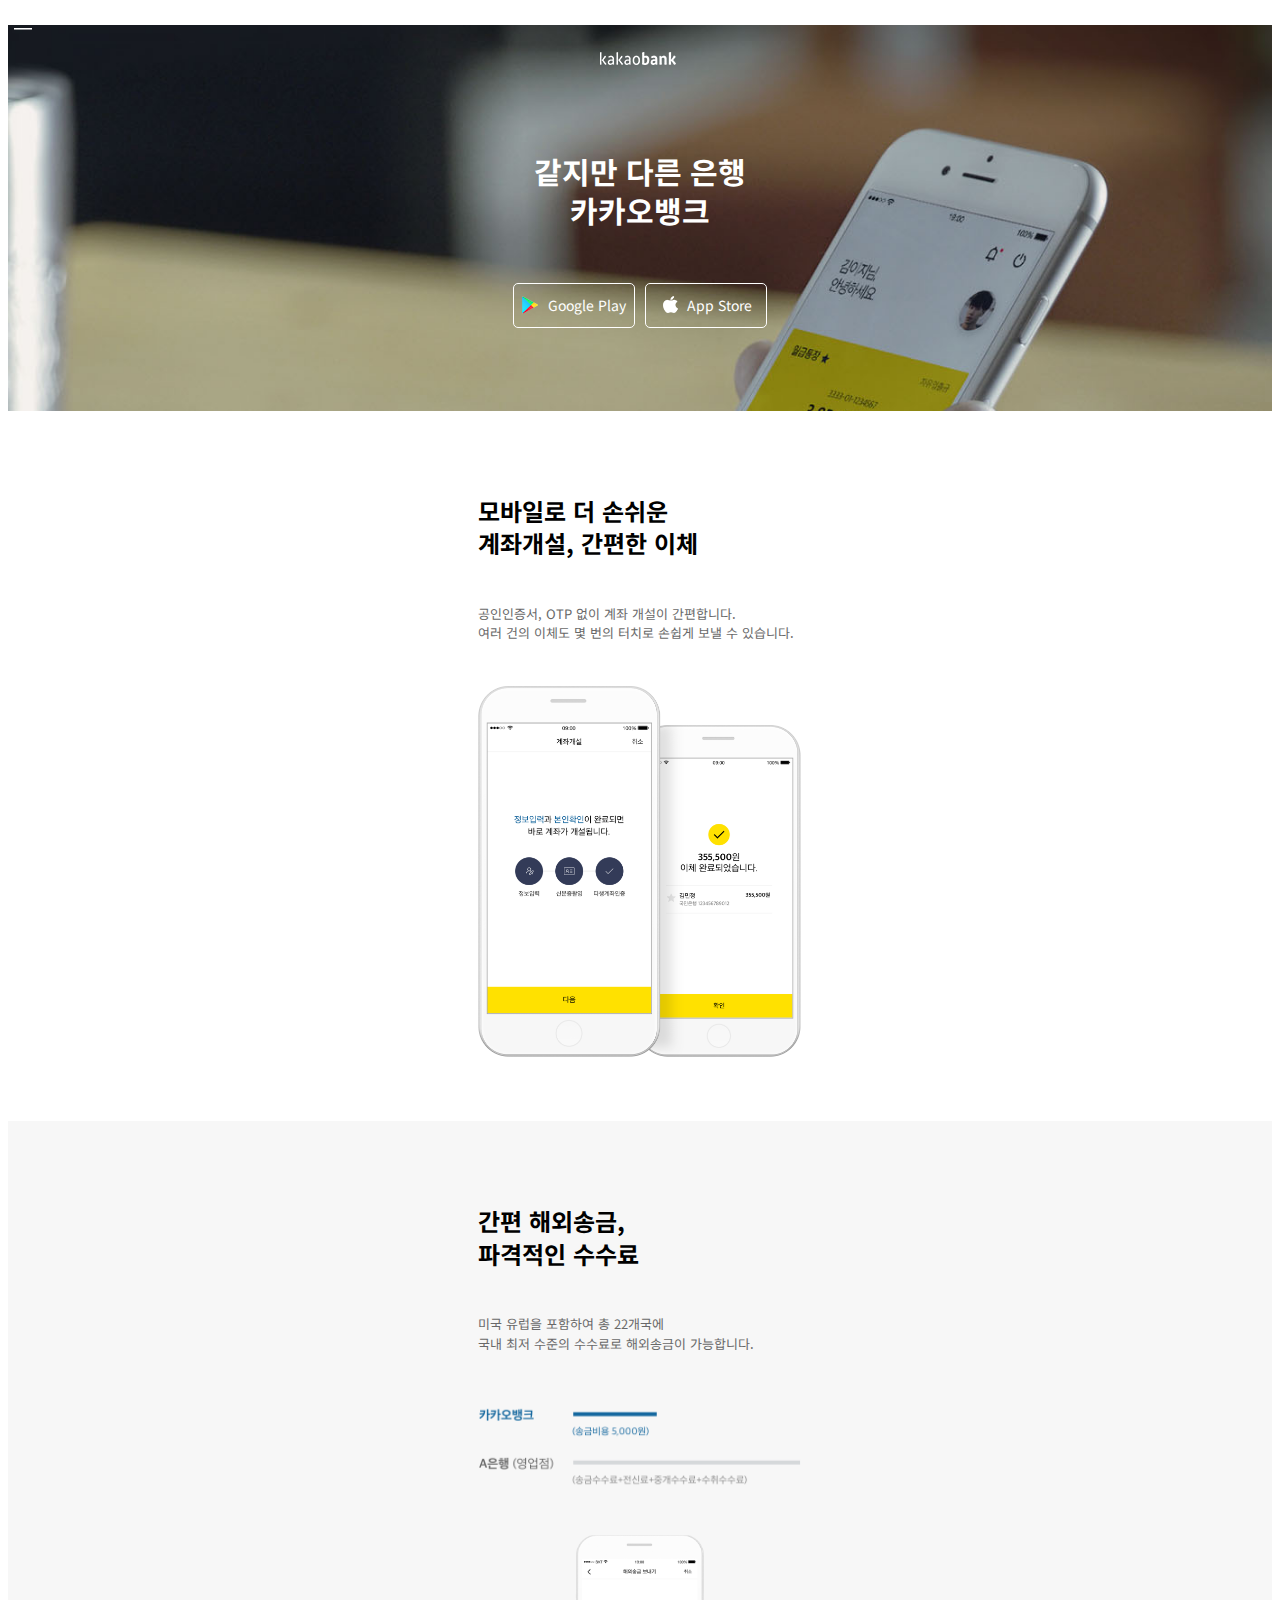
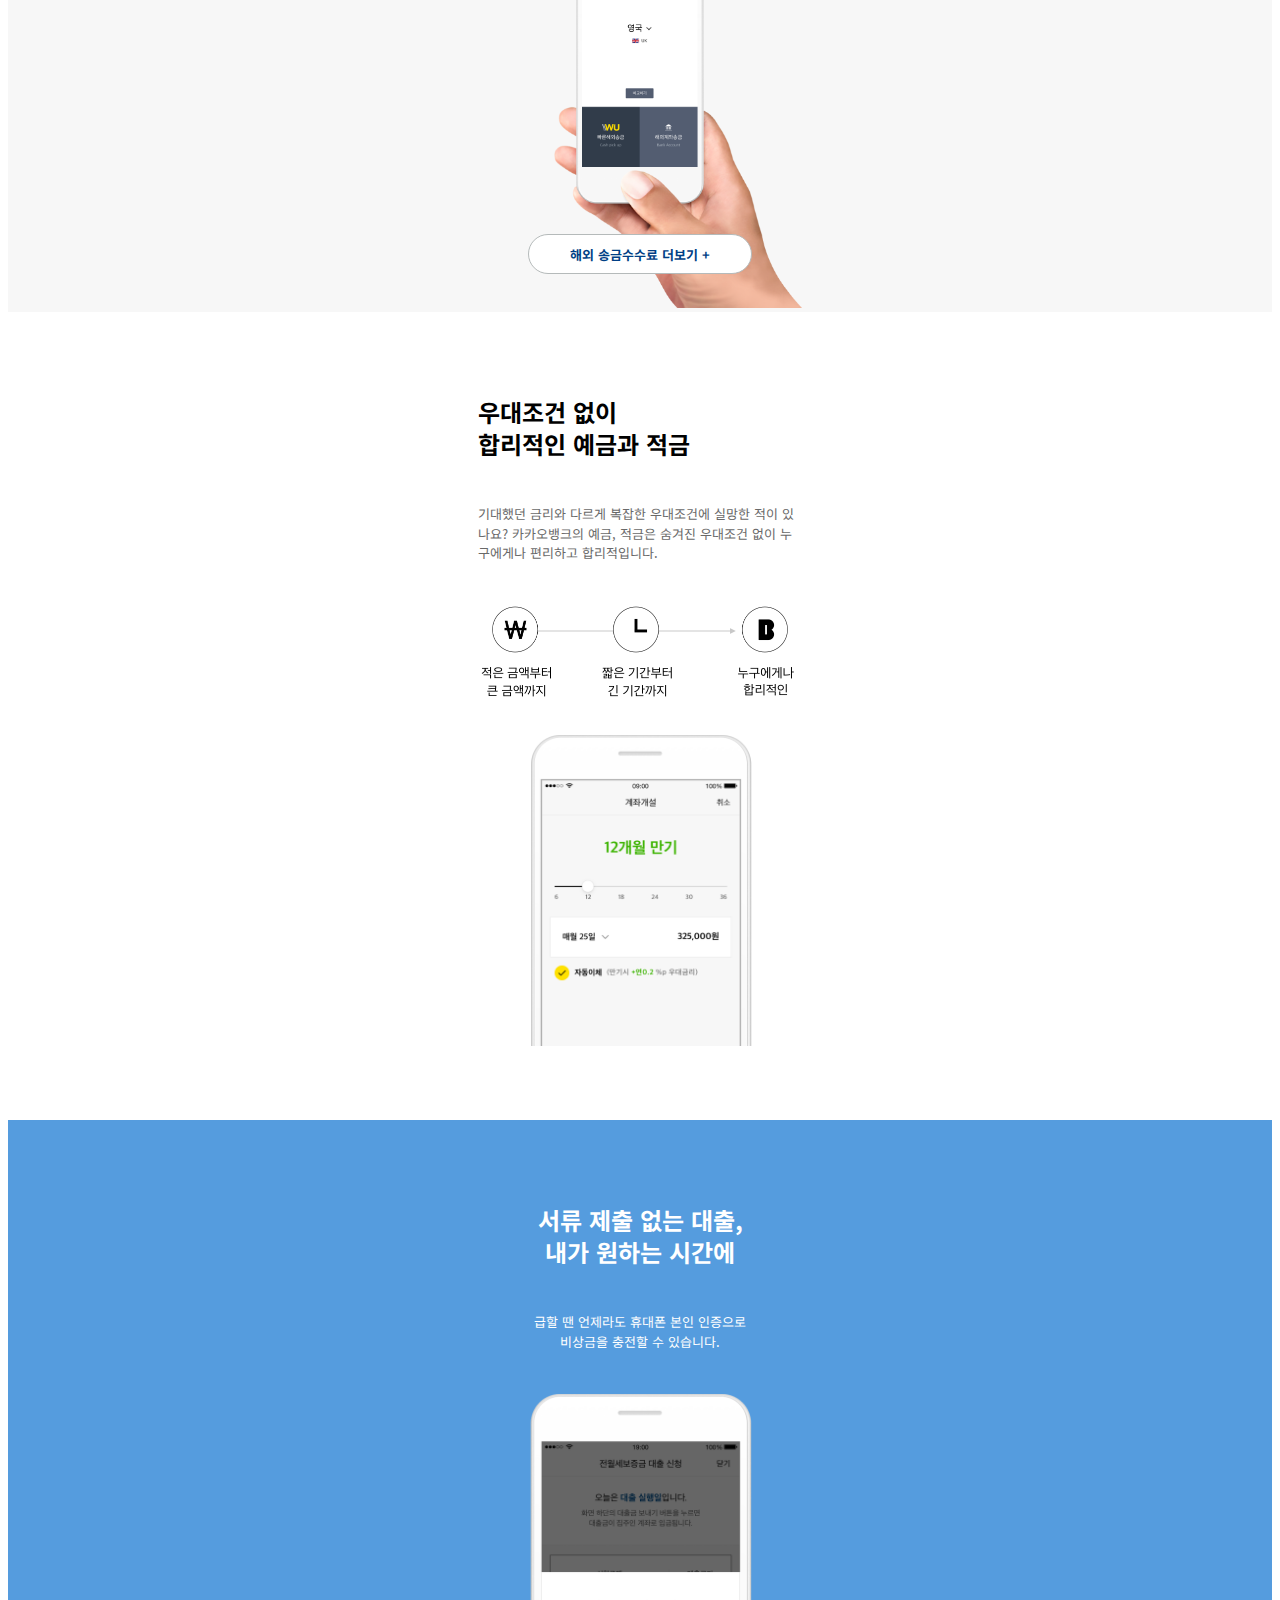
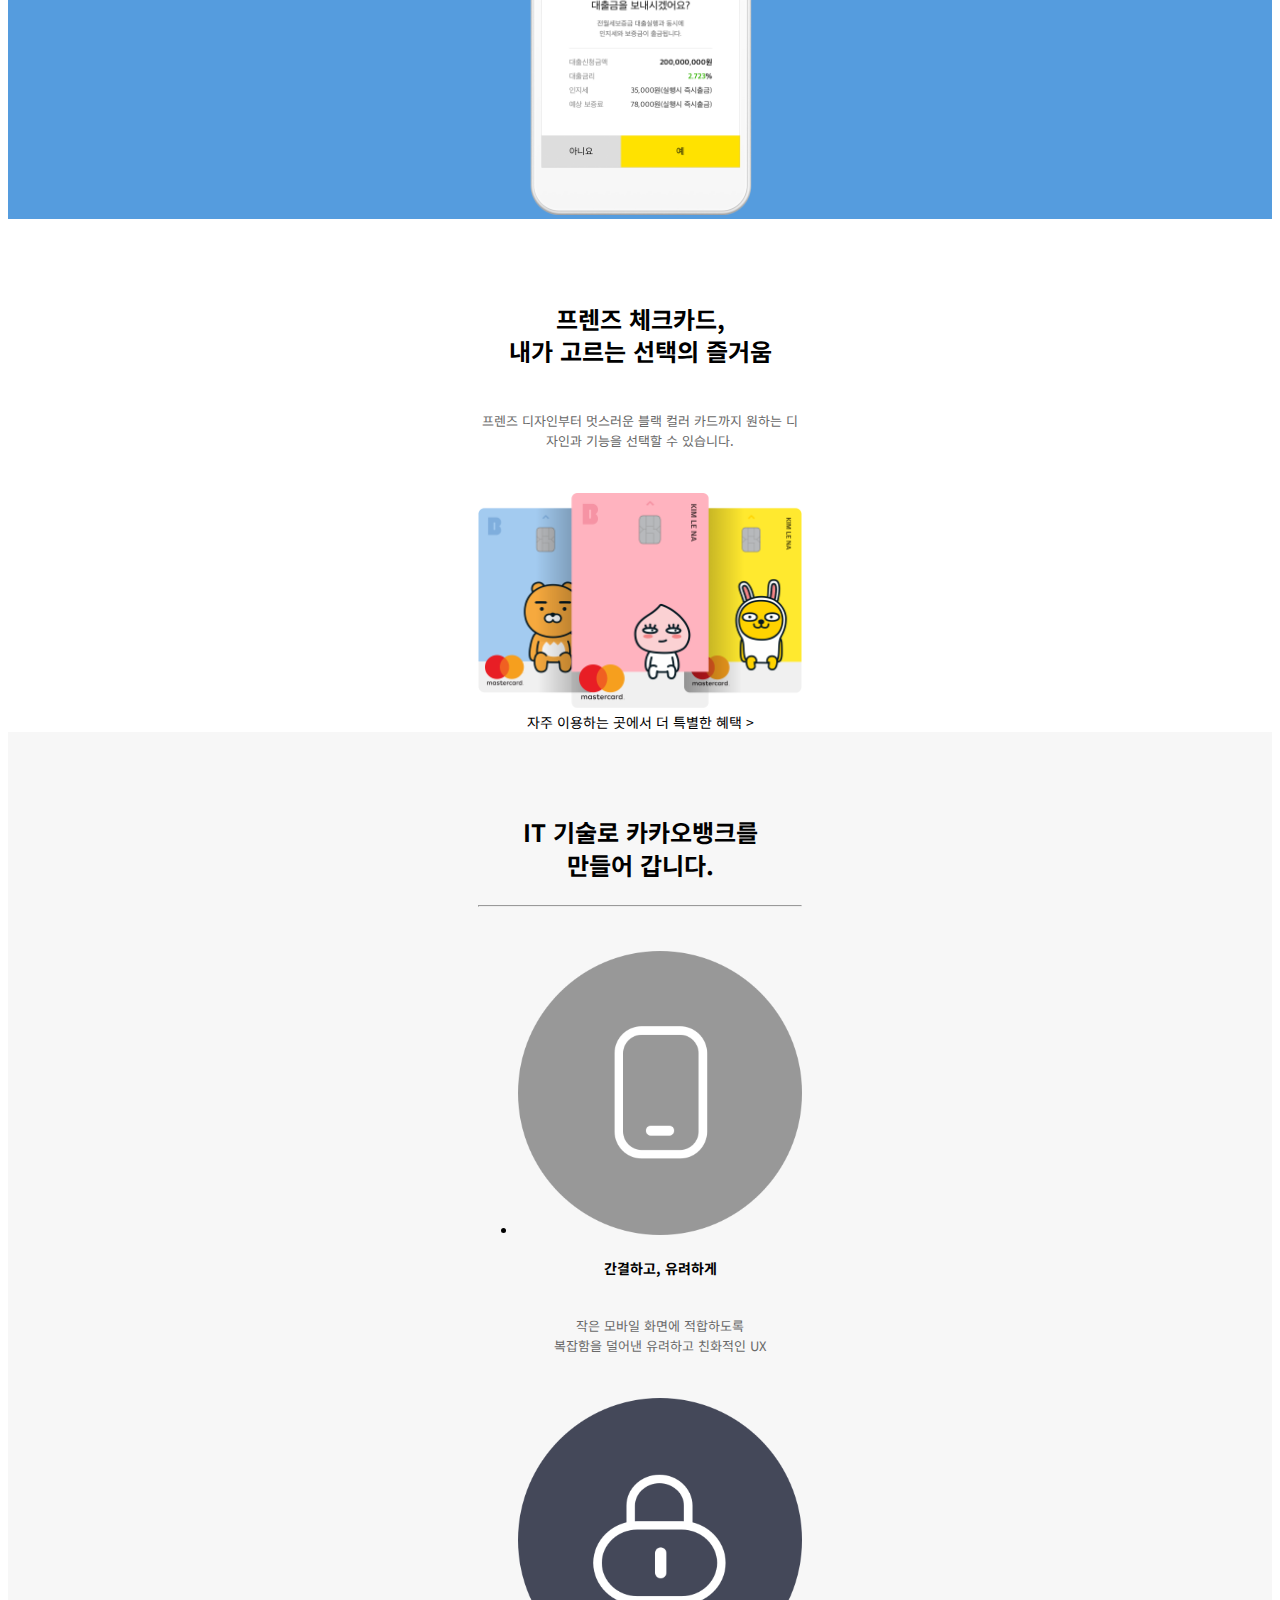
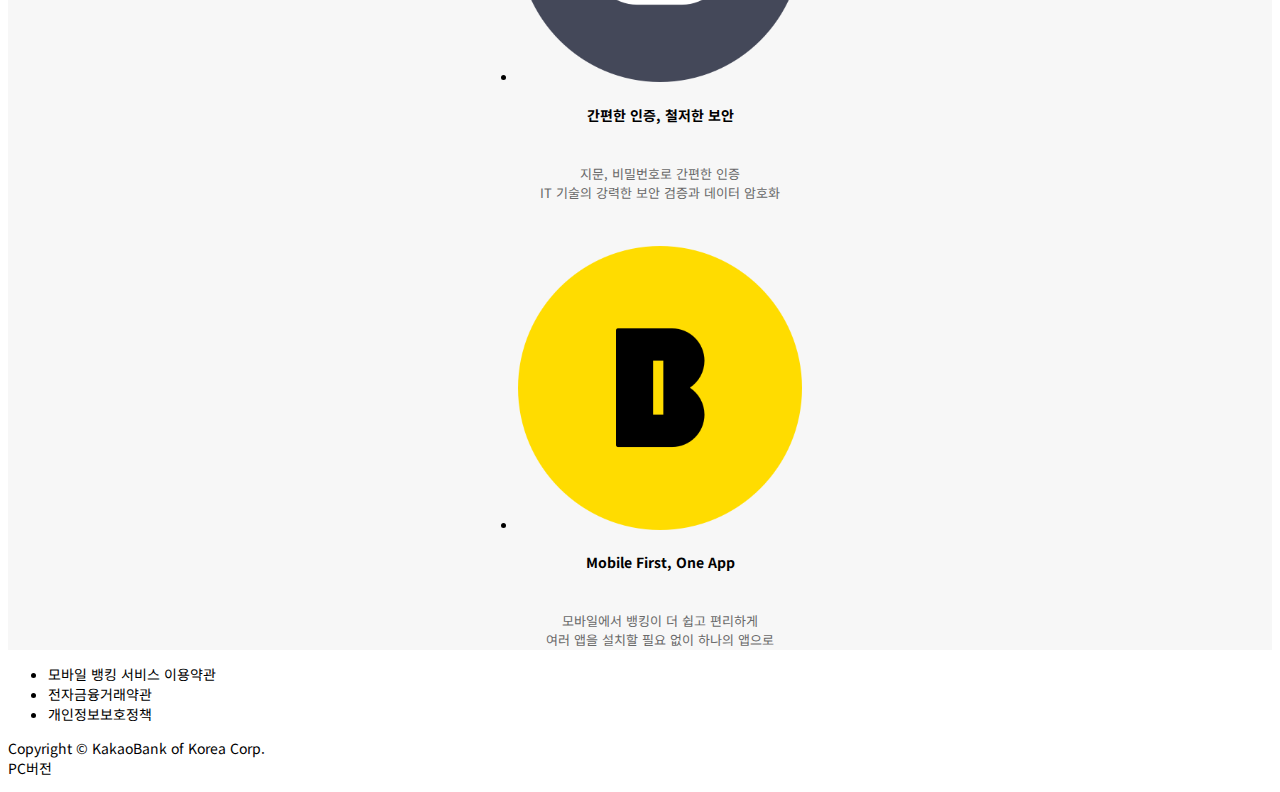
==== index.html @ bb600fb6 "안녕" ====
<!DOCTYPE html>
<html lang="ko">
<head>
  <meta charset="UTF-8">
  <meta http-equiv="X-UA-Compatible" content="IE=edge">
  <meta name="viewport" content="width=device-width, initial-scale=1.0">
  <title>카카오뱅크 - 메인</title>
  <link rel="stylesheet" href="css/my-reset.css">
  <link rel="stylesheet" href="css/header.css">
  <link rel="stylesheet" href="css/footer.css">
  
  <link rel="stylesheet" href="css/main_section.css">
</head>
<body>
  <div id="wrap">
      <header>
        <h1><a href="index.html" class="bgico">카카오뱅크</a></h1>
        <nav>
          <button class="btn_show_all_menu bgico">전체 메뉴 보기</button>
          <div class="all_menu">
            <div class="menu_box">
              <h2 class="bgico">카카오뱅크 전체 메뉴</h2>
              <ul>
                <li><a href="sub1_about_kakao.html">카카오뱅크 소개</a></li>
                <li><a href="sub2_notice_event.html">공지/이벤트</a></li>
                <li><a href="sub3_faq.html">자주묻는질문</a></li>
              </ul>
              <button class="btn_hide_all_menu bgico">전체 메뉴 닫기</button>
            </div>
          </div>
        </nav>
      </header>
      <div class="visual">
        <div class="inner a-center">
          <h2>
            같지만 다른 은행<br>
            카카오뱅크
          </h2>
          <p>
            <a href="https://play.google.com/">
              <i class="bgico google"></i>Google Play</a>
            <a href="https://www.apple.com/kr/app-store/">
              <i class="bgico apple"></i>App Store</a>
          </p>
        </div>
      </div>
      <section>
          <div class="con1">
            <div class="inner">
              <h3>
                모바일로 더 손쉬운<br>
                계좌개설, 간편한 이체
              </h3>
              <p>
                공인인증서, OTP 없이 계좌 개설이 간편합니다.<br>
                여러 건의 이체도 몇 번의 터치로 손쉽게 보낼 수 있습니다.
              </p>
              <img src="images/mweb-phone-1@2x-20170821.png" alt="모바일 계좌개설">
            </div>
          </div>
          <div class="con2">
            <div class="inner">
              <h3>
                간편 해외송금,<br>
                파격적인 수수료
              </h3>
              <p>
                미국 유럽을 포함하여 총 22개국에<br>
                국내 최저 수준의 수수료로 해외송금이 가능합니다.
              </p>
              <img src="images/progr.png" alt="송금비용">
              <img src="images/mweb-phone-2-190122@2x.png" alt="해외송금">
              <p class="more">
                <a href="#">해외 송금수수료 더보기 +</a>
              </p>
            </div>
          </div>
          <div class="con3">
            <div class="inner">
              <h3>
                우대조건 없이<br>
                합리적인 예금과 적금
              </h3>
              <p>
                기대했던 금리와 다르게 복잡한 우대조건에 실망한 적이 있나요?
                카카오뱅크의 예금, 적금은 숨겨진 우대조건 없이 누구에게나
                편리하고 합리적입니다.
              </p>
              <img src="images/mweb-money-2@2x.png" alt="누구에게나 합리적인">
              <img src="images/detail-01-img-phone-8-1@2x.png" alt="12개월 만기">
              <img src="images/detail-01-img-phone-gradient-gray@2x.png" alt="그라디언트">
            </div>
          </div>
          <div class="con4">
            <div class="inner a-center">
              <h3>
                서류 제출 없는 대출,<br>
                내가 원하는 시간에
              </h3>
              <p>
                급할 땐 언제라도 휴대폰 본인 인증으로<br>
                비상금을 충전할 수 있습니다.
              </p>
              <img src="images/mweb-phone-4-181015@2x.png" alt="비상금 대출 신청">
            </div>
          </div>
          <div class="con5">
            <div class="inner a-center">
              <h3>
                프렌즈 체크카드,<br>
                내가 고르는 선택의 즐거움
              </h3>
              <p>
                프렌즈 디자인부터 멋스러운 블랙 컬러 카드까지 원하는 디자인과
                기능을 선택할 수 있습니다.
              </p>
              <img src="images/mweb-card@2x.png" alt="체크카드">
              <a href="#" class="more2">자주 이용하는 곳에서 더 특별한 혜택 &gt;</a>
            </div>
          </div>
          <div class="con6">
            <div class="inner a-center">
              <h3>
                IT 기술로 카카오뱅크를<br>
                만들어 갑니다.
              </h3>
              <hr>
              <ul>
                <li>
                  <img src="images/mweb-ico-1@2x.png" alt="간결">
                  <h4>간결하고, 유려하게</h4>
                  <p>
                    작은 모바일 화면에 적합하도록<br>
                    복잡함을 덜어낸 유려하고 친화적인 UX
                  </p>
                </li>
                <li>
                  <img src="images/mweb-ico-2@2x.png" alt="간편">
                  <h4>간편한 인증, 철저한 보안</h4>
                  <p>
                    지문, 비밀번호로 간편한 인증<br>
                    IT 기술의 강력한 보안 검증과 데이터 암호화
                  </p>
                </li>
                <li>
                  <img src="images/mweb-ico-3@2x.png" alt="Mobile First">
                  <h4>Mobile First, One App</h4>
                  <p>
                    모바일에서 뱅킹이 더 쉽고 편리하게<br>
                    여러 앱을 설치할 필요 없이 하나의 앱으로
                  </p>
                </li>
              </ul>
            </div>
          </div>
      </section>
      <footer>
        <ul>
          <li><a href="#">모바일 뱅킹 서비스 이용약관</a></li>
          <li><a href="#">전자금융거래약관</a></li>
          <li><a href="#">개인정보보호정책</a></li>
        </ul>
        <p>
          Copyright &copy; KakaoBank of Korea Corp.
          <a href="https://www.kakaobank.com">PC버전</a>
        </p>
      </footer>
  </div>

  <script src="https://code.jquery.com/jquery-3.6.0.min.js"></script>
  <script src="js/common.js"></script>
</body>
</html>
---- css/header.css ----
.bgico {
    background-image: url(../images/kabang.png);
    background-repeat: no-repeat;
    overflow: hidden;
    color: transparent;
}
#wrap {
    min-width: 360px;
}
header {
    position: absolute;
    top: 0;
    left: 0;
    width: 100%;
    padding: 16px 14px;
}
header h1 {
    color: #fff;
    text-align: center;
}
header h1 a {
    display: inline-block;
    width: 80px;
    height: 15px;
    background-position-y: -20px;

    position: relative;
    z-index: 10;
}
header nav {
    position: absolute;
    top: 0;
    left: 0;
    width: 100%;
    padding: 16px 14px;
}
header nav .btn_show_all_menu {
    width: 19px;
    height: 15px;
    background-position: -80px -20px;
}
header nav .all_menu {
    display: none;
    background-color: rgba(0, 0, 0, 0.4);
    position: fixed;
    top: 0;
    left: 0;
    width: 100%;
    height: 100%;

    z-index: 20;
}
header nav .all_menu .menu_box {
    background-color: #fff;
    padding-top: 16px;
}
header nav .all_menu .menu_box h2 {
    width: 80px;
    height: 14px;
    margin: auto;
}
header nav .all_menu .menu_box ul {
    padding: 16px;
}
header nav .all_menu .menu_box ul li:not(:last-child) {
    border-bottom: 1px solid #f5f5f5;
}
header nav .all_menu .menu_box ul li a {
    padding: 20px 0;
}
header nav .all_menu .menu_box ul li a:hover {
    font-weight: bold;
}
header nav .btn_hide_all_menu {
    width: 22px;
    height: 20px;
    background-position: -57px -38px;

    position: absolute;
    top: 14px;
    left: 14px;
}
---- css/main_section.css ----
.inner {
    width: 360px;
    padding: 0 18px;
    margin: auto;
}
.a-center {
    text-align: center;
}

.visual {
    height: 386px;
    background-color: #333;
    background-image: url(../images/bg_main_3.jpg);
    background-size: cover;
    background-position: center;

    color: #fff;
}
.visual h2 {
    padding-top: 127px;
    font-size: 30px;
    line-height: 1.3;
}
.visual p {
    padding-top: 28px;
    display: flex;
    width: 254px;
    margin: auto;
    justify-content: space-between;
}
.visual p a {
    border: 1px solid #fff;
    border-radius: 5px;
    display: flex;
    align-items: center;
    justify-content: center;

    width: 122px;
    height: 45px;
}
.visual p i {
    display: inline-block;
    width: 18px;
    height: 20px;
    margin-right: 8px;
}
.visual p i.google {
    background-position: 0 -119px;
}
.visual p i.apple {
    background-position: -18px -119px;
}

section > div {
    padding-top: 60px;
}
section h3 {
    font-size: 24px;
    line-height: 1.35;
}
section p {
    font-size: 13px;
    color: #696969;
    line-height: 1.5;
    padding-top: 20px;
}
section img {
    margin-top: 30px;
}

.con2, .con6 {
    background-color: #f7f7f7;
}
.con4 {
    background-color: #559cde;
}

.con1 {
    padding-bottom: 60px;
}
.con2 {
    position: relative;
}
.con2 .more {
    position: absolute;
    bottom: 25px;
    left: 0;
    width: 100%;
}
.con2 .more a {
    width: 224px;
    height: 40px;
    background-color: #fff;
    border-radius: 20px;
    margin: auto;
    text-align: center;
    line-height: 40px;
    color: #003f85;
    font-weight: bold;
    border: 1px solid #b5baba;
}
.con4 h3, .con4 p {
    color: #fff;
}
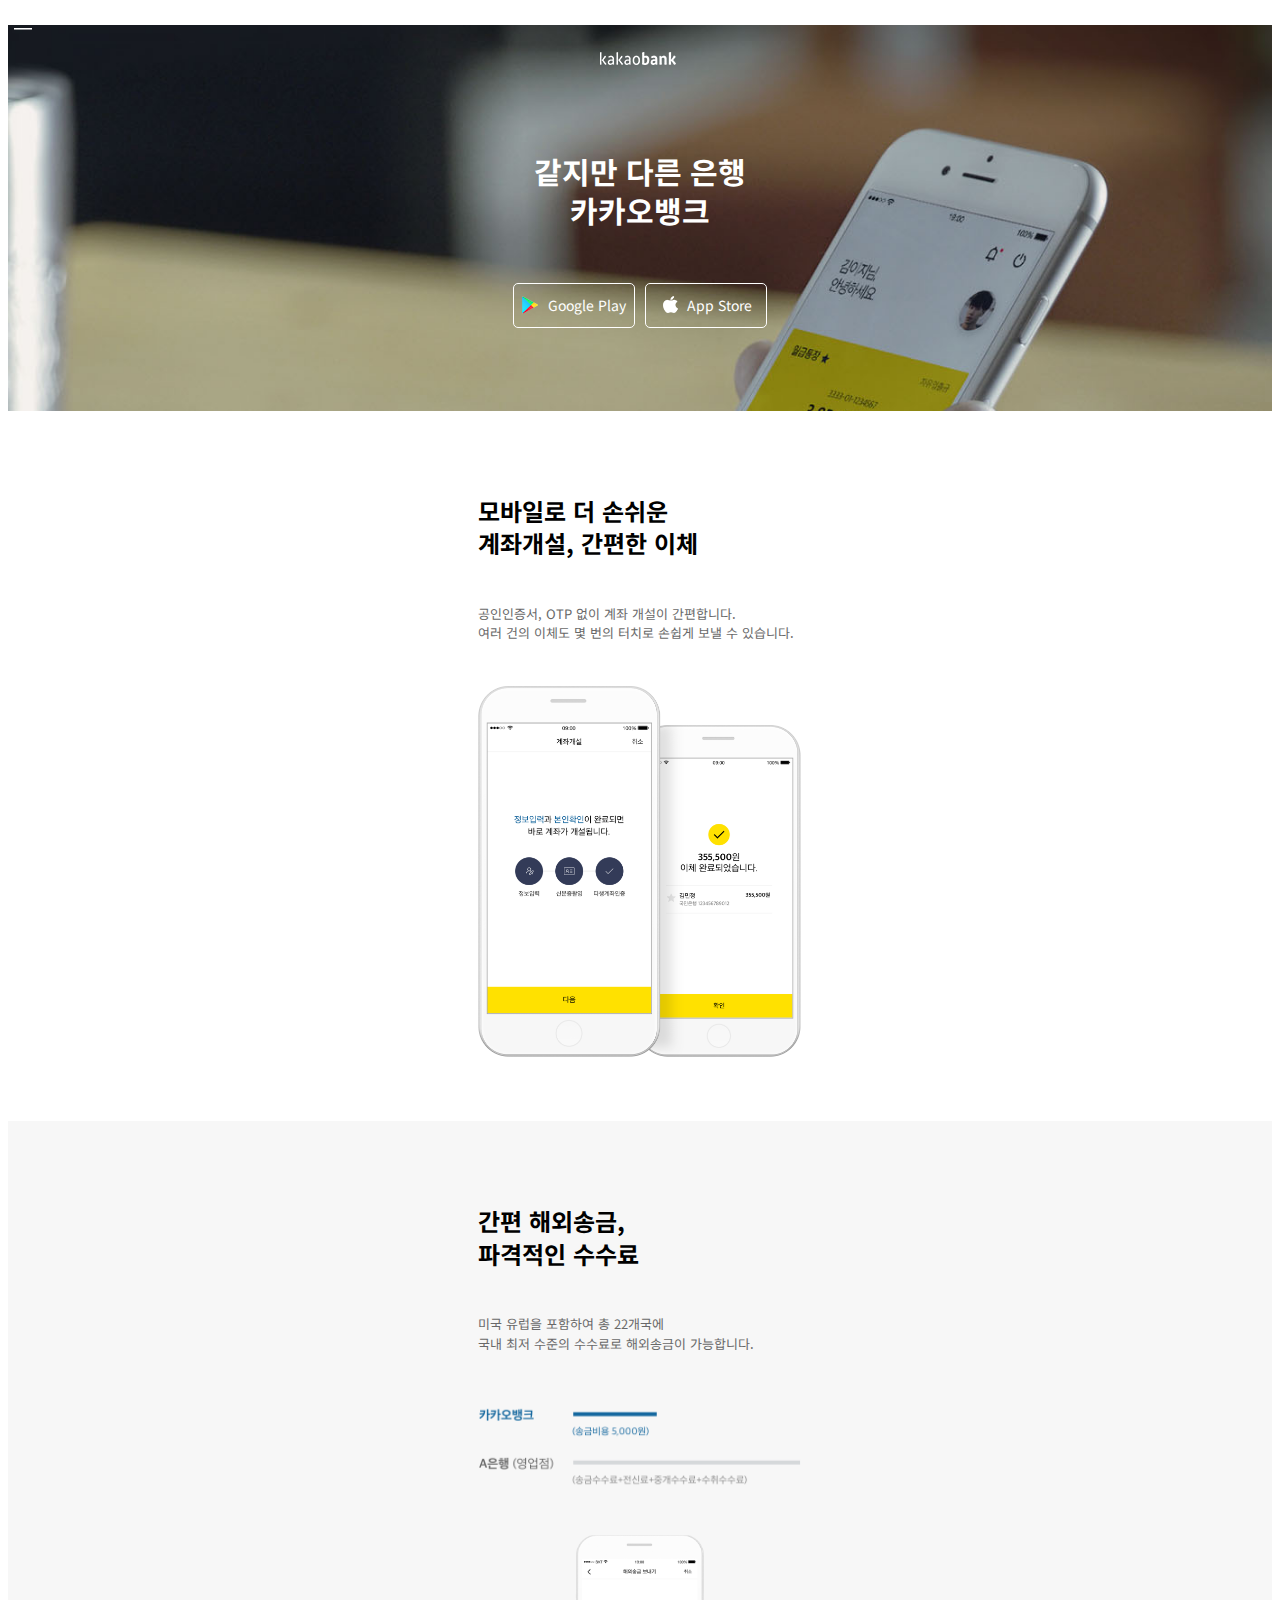
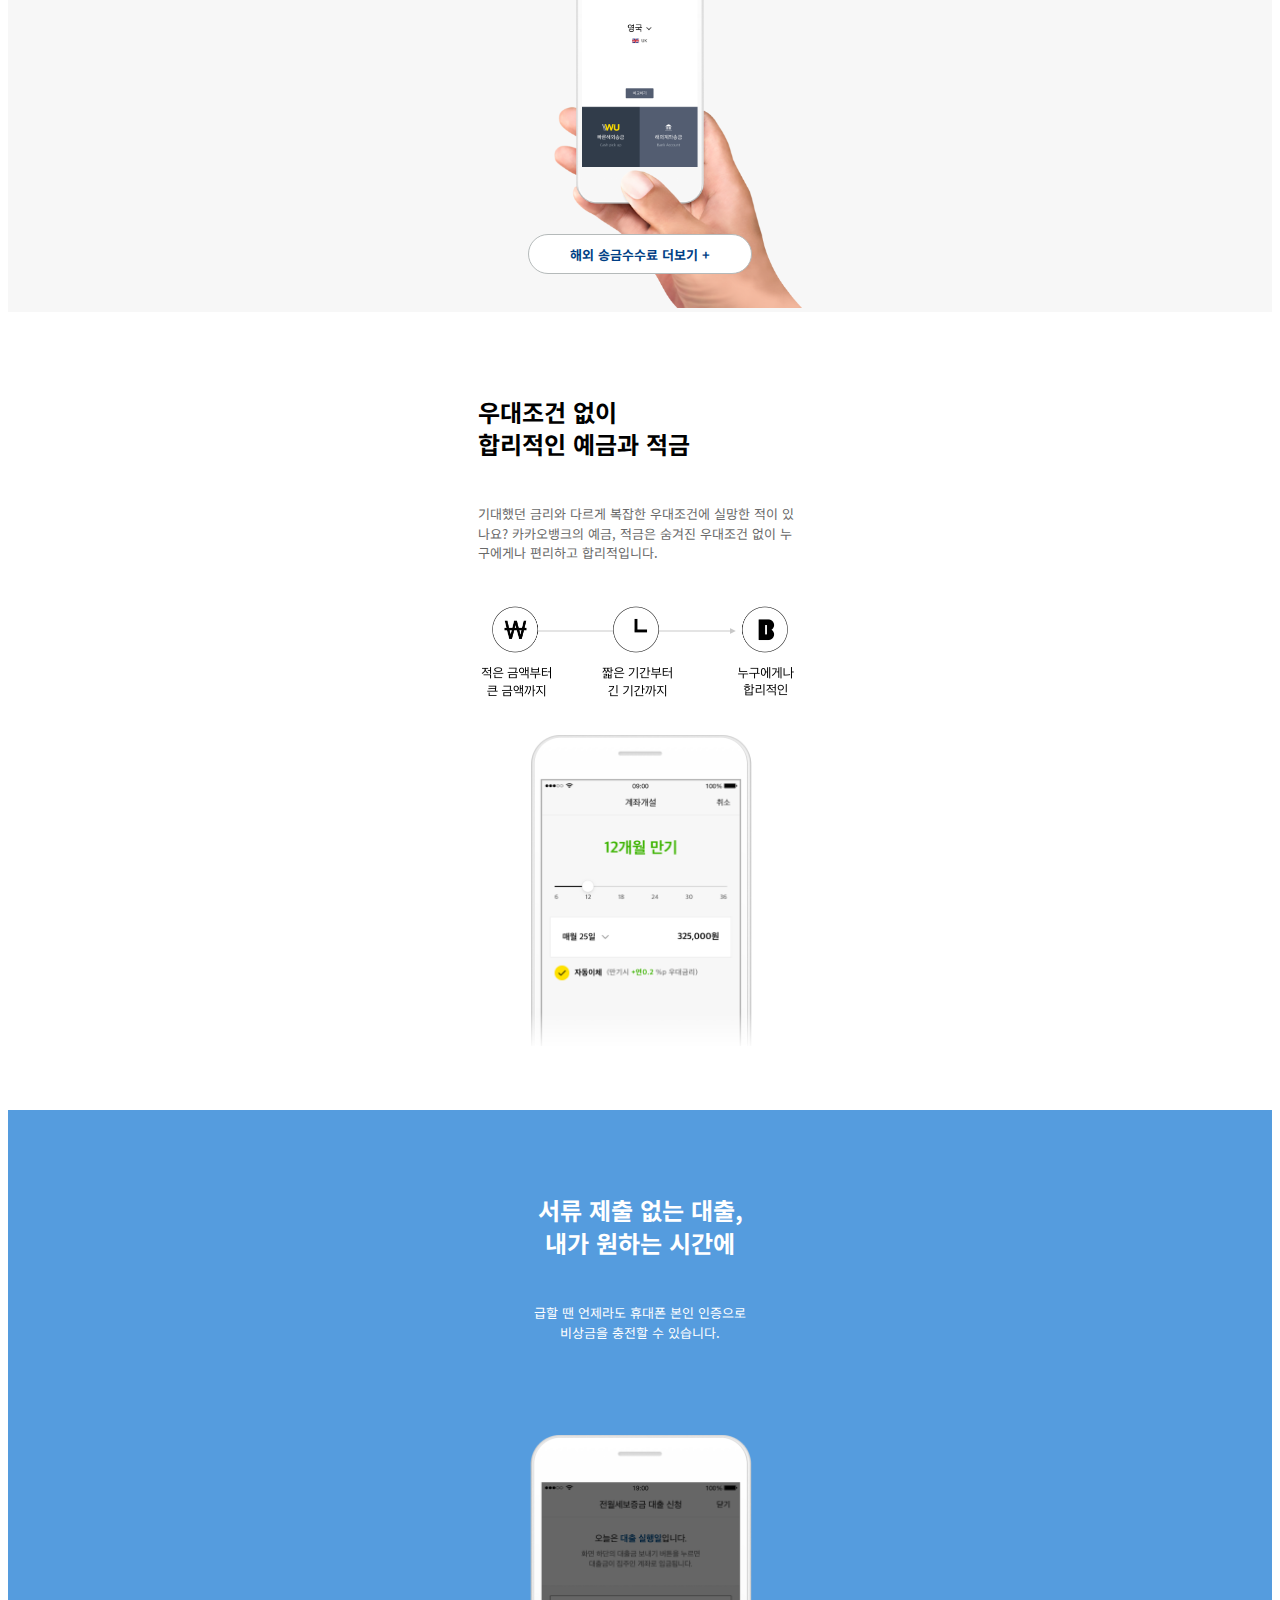
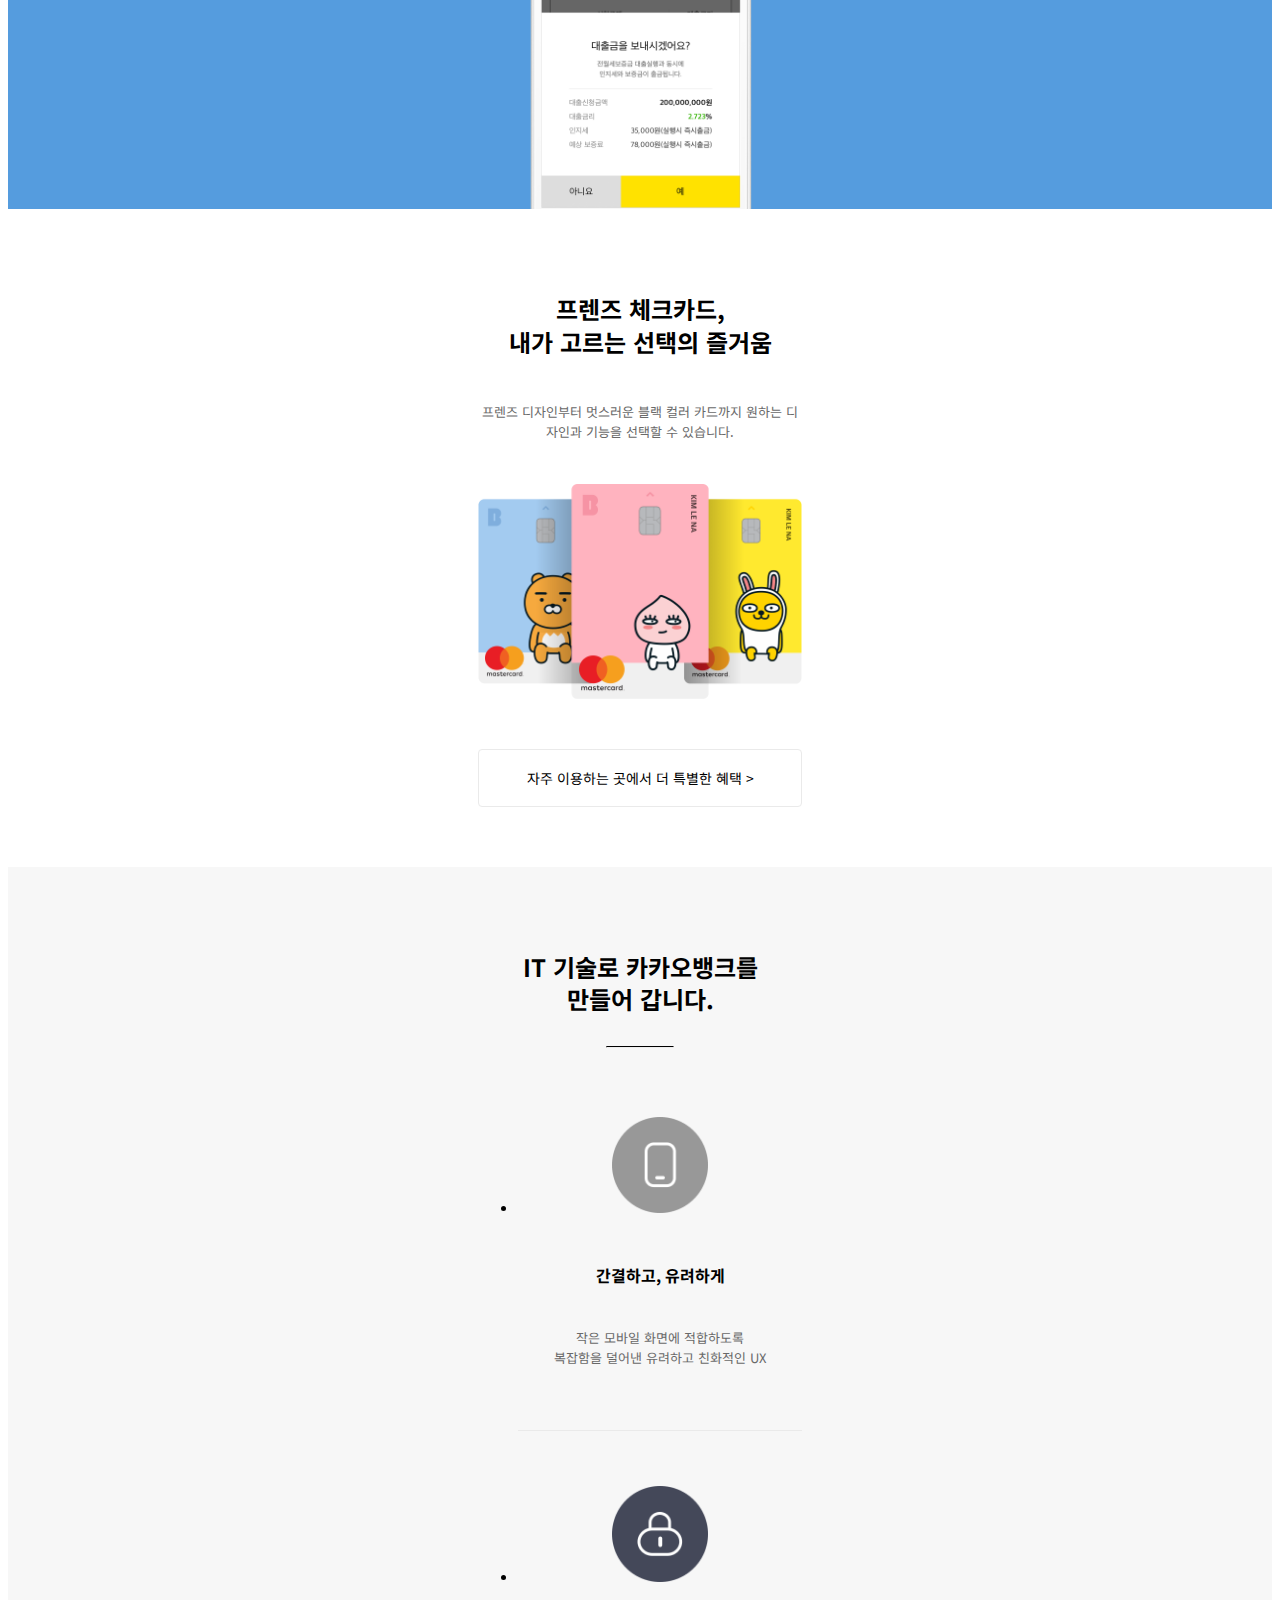
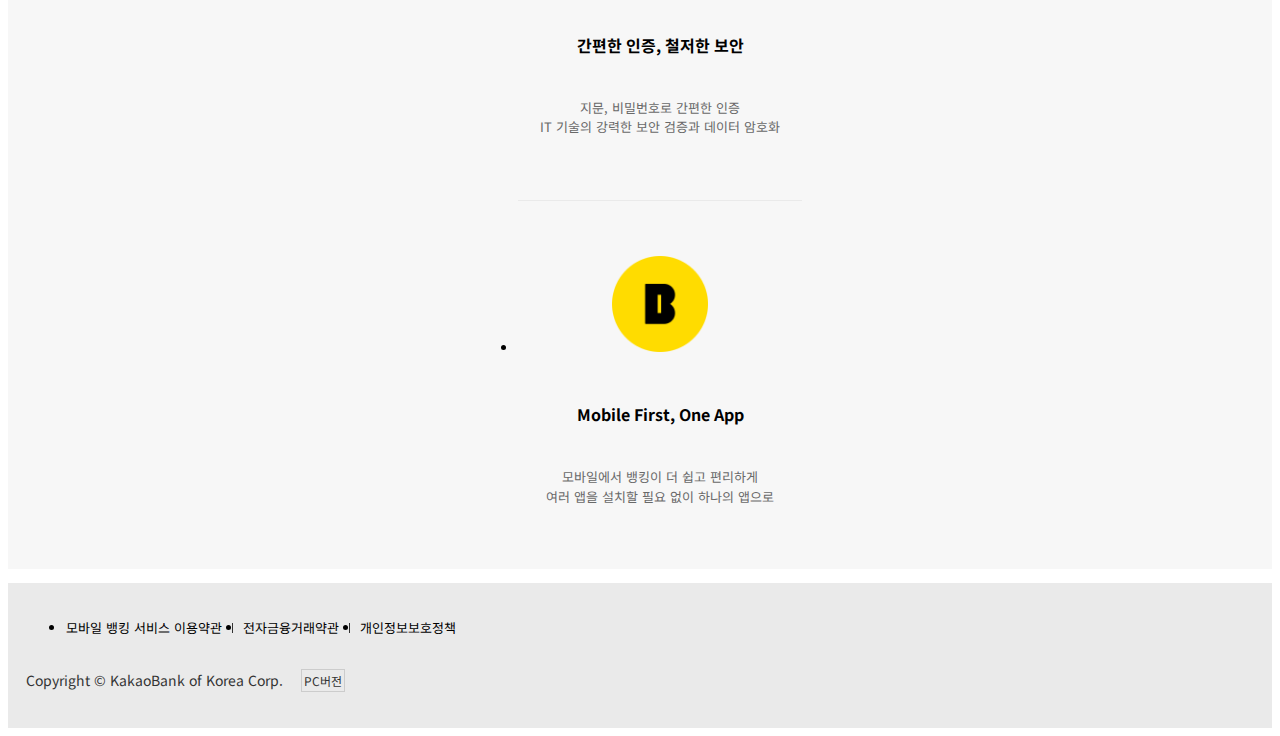
==== commit 2a1b6131: "index 페이지 완료" ====
--- a/index.html
+++ b/index.html
@@ -88,7 +88,7 @@
               </p>
               <img src="images/mweb-money-2@2x.png" alt="누구에게나 합리적인">
               <img src="images/detail-01-img-phone-8-1@2x.png" alt="12개월 만기">
-              <img src="images/detail-01-img-phone-gradient-gray@2x.png" alt="그라디언트">
+              <img src="images/detail-01-img-phone-gradient-gray@2x.png" alt="그라디언트" class="gradient">
             </div>
           </div>
           <div class="con4">
@@ -169,5 +169,6 @@
 
   <script src="https://code.jquery.com/jquery-3.6.0.min.js"></script>
   <script src="js/common.js"></script>
+  <script src="js/main.js"></script>
 </body>
 </html>--- a/css/footer.css
+++ b/css/footer.css
@@ -0,0 +1,33 @@
+footer {
+    padding: 22px 18px;
+    background-color: #eaeaea;
+}
+footer ul {
+    display: flex;
+    padding-bottom: 18px;
+    font-size: 13px;
+}
+footer ul li {
+    padding-right: 10px;
+}
+footer ul li a::after {
+    content: '';
+    display: inline-block;
+    width: 1px;
+    height: 10px;
+    background-color: #333;
+    margin-left: 10px;
+}
+footer ul li:last-child a::after {
+    display: none;
+}
+footer p {
+    color: #333;
+}
+footer p a {
+    display: inline-block;
+    border: 1px solid #ccc;
+    font-size: 12px;
+    padding: 2px;
+    margin-left: 14px;
+}--- a/css/main_section.css
+++ b/css/main_section.css
@@ -71,9 +71,6 @@
 .con2, .con6 {
     background-color: #f7f7f7;
 }
-.con4 {
-    background-color: #559cde;
-}
 
 .con1 {
     padding-bottom: 60px;
@@ -99,7 +96,61 @@
     font-weight: bold;
     border: 1px solid #b5baba;
 }
-.con4 h3, .con4 p {
+.con3 {
+    padding-bottom: 60px;
+}
+.con3 .inner {
+    position: relative;
+}
+.con3 .gradient {
+    position: absolute;
+    bottom: 0;
+    left: 0;
+}
+
+.con4 {
+    background-color: #559cde;
+    color: #fff;
+    overflow: hidden;
+    transition: 0.3s;
+}
+.con4 p {
     color: #fff;
 }
+.con4 img {
+    position: relative;
+    top: 50px;
+}
+.con4.bgdark {
+    background-color: #1c364f;
+}
 
+.con5 .more2 {
+    border: 1px solid #eaeaea;
+    border-radius: 4px;
+    padding: 18px;
+    margin-top: 46px;
+    margin-bottom: 60px;
+}
+
+.con6 hr {
+    width: 68px;
+    border-top: 1px solid #000;
+    margin-top: 30px;
+}
+.con6 img {
+    width: 96px;
+}
+.con6 li {
+    padding-top: 25px;
+    border-bottom: 1px solid #eaeaea;
+    padding-bottom: 50px;
+}
+.con6 li:last-child {
+    border: none;
+}
+.con6 h4 {
+    font-size: 16px;
+    font-weight: bold;
+    padding-top: 25px;
+}